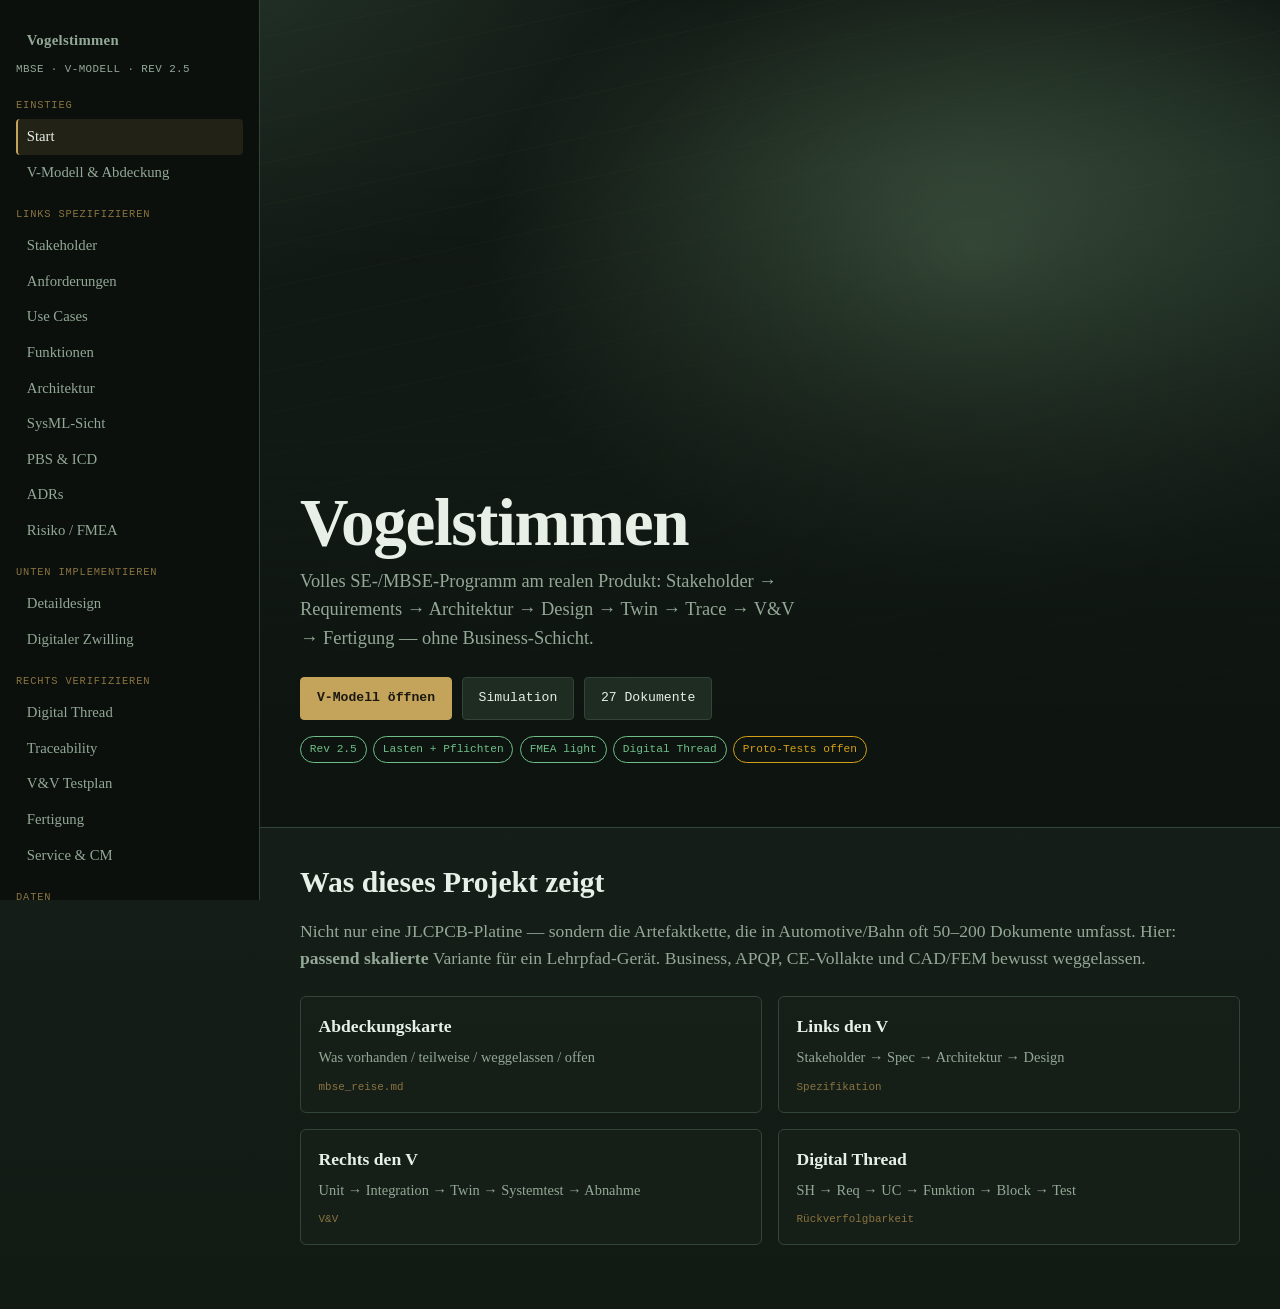
==== showcase/index.html @ e8a03802 "Publish Vogelstimmen MBSE showcase and refresh V3.0 fab package. Includes interactive presentation (" ====
<!DOCTYPE html>
<html lang="de">
<head>
  <meta charset="utf-8" />
  <meta name="viewport" content="width=device-width, initial-scale=1" />
  <meta http-equiv="Cache-Control" content="no-store" />
  <title>Vogelstimmen — MBSE / V-Modell Showcase</title>
  <link rel="stylesheet" href="assets/css/site.css" />
</head>
<body>
  <div class="shell">
    <nav class="nav" aria-label="Hauptnavigation">
      <a class="nav-brand" href="#/home">Vogelstimmen</a>
      <p class="nav-sub">MBSE · V-Modell · Rev 2.5</p>

      <div class="nav-sec">Einstieg</div>
      <a href="#/home" data-route="home">Start</a>
      <a href="#/vmodell" data-route="vmodell">V-Modell &amp; Abdeckung</a>

      <div class="nav-sec">Links spezifizieren</div>
      <a href="#/stakeholder" data-route="stakeholder">Stakeholder</a>
      <a href="#/requirements" data-route="requirements">Anforderungen</a>
      <a href="#/usecases" data-route="usecases">Use Cases</a>
      <a href="#/functions" data-route="functions">Funktionen</a>
      <a href="#/architektur" data-route="architektur">Architektur</a>
      <a href="#/sysml" data-route="sysml">SysML-Sicht</a>
      <a href="#/interfaces" data-route="interfaces">PBS &amp; ICD</a>
      <a href="#/entscheidungen" data-route="entscheidungen">ADRs</a>
      <a href="#/risiko" data-route="risiko">Risiko / FMEA</a>

      <div class="nav-sec">Unten implementieren</div>
      <a href="#/design" data-route="design">Detaildesign</a>
      <a href="#/twin" data-route="twin">Digitaler Zwilling</a>

      <div class="nav-sec">Rechts verifizieren</div>
      <a href="#/thread" data-route="thread">Digital Thread</a>
      <a href="#/trace" data-route="trace">Traceability</a>
      <a href="#/vv" data-route="vv">V&amp;V Testplan</a>
      <a href="#/fertigung" data-route="fertigung">Fertigung</a>
      <a href="#/service" data-route="service">Service &amp; CM</a>

      <div class="nav-sec">Daten</div>
      <a href="#/bibliothek" data-route="bibliothek">Dokumenten-Bibliothek</a>
    </nav>

    <main class="main">
      <!-- HOME -->
      <section id="page-home" class="page">
        <header class="hero">
          <div class="hero-inner">
            <h1>Vogelstimmen</h1>
            <p class="tagline">
              Volles SE-/MBSE-Programm am realen Produkt: Stakeholder → Requirements →
              Architektur → Design → Twin → Trace → V&amp;V → Fertigung — ohne Business-Schicht.
            </p>
            <div class="hero-cta">
              <a class="btn btn-primary" href="#/vmodell">V-Modell öffnen</a>
              <a class="btn" href="#/twin">Simulation</a>
              <a class="btn" href="#/bibliothek">27 Dokumente</a>
            </div>
            <div class="pill-row">
              <span class="pill on">Rev 2.5</span>
              <span class="pill on">Lasten + Pflichten</span>
              <span class="pill on">FMEA light</span>
              <span class="pill on">Digital Thread</span>
              <span class="pill warn">Proto-Tests offen</span>
            </div>
          </div>
        </header>
        <div class="content content-wide">
          <h2>Was dieses Projekt zeigt</h2>
          <p class="lead">
            Nicht nur eine JLCPCB-Platine — sondern die Artefaktkette, die in Automotive/Bahn
            oft 50–200 Dokumente umfasst. Hier: <strong>passend skalierte</strong> Variante
            für ein Lehrpfad-Gerät. Business, APQP, CE-Vollakte und CAD/FEM bewusst weggelassen.
          </p>
          <div class="grid-2">
            <a class="tile" href="#/vmodell"><h4>Abdeckungskarte</h4><p>Was vorhanden / teilweise / weggelassen / offen</p><div class="meta">mbse_reise.md</div></a>
            <a class="tile" href="#/stakeholder"><h4>Links den V</h4><p>Stakeholder → Spec → Architektur → Design</p><div class="meta">Spezifikation</div></a>
            <a class="tile" href="#/vv"><h4>Rechts den V</h4><p>Unit → Integration → Twin → Systemtest → Abnahme</p><div class="meta">V&amp;V</div></a>
            <a class="tile" href="#/thread"><h4>Digital Thread</h4><p>SH → Req → UC → Funktion → Block → Test</p><div class="meta">Rückverfolgbarkeit</div></a>
          </div>
        </div>
      </section>

      <!-- V-MODELL -->
      <section id="page-vmodell" class="page">
        <div class="content content-wide">
          <h2>V-Modell Gesamtübersicht</h2>
          <p class="lead">Links spezifizieren &amp; entwickeln · rechts verifizieren &amp; validieren. Klick öffnet die Station.</p>

          <div class="vmodel" aria-label="V-Modell">
            <div class="v-col left">
              <a class="v-node" href="#/stakeholder">Stakeholder / Needs<span class="st">HAVE</span><small>stakeholder.md</small></a>
              <a class="v-node" href="#/requirements">Lastenheft + Pflichtenheft<span class="st">HAVE</span><small>F/E/U/H/M · SYS-01…08</small></a>
              <a class="v-node" href="#/usecases">Use Cases &amp; Szenarien<span class="st">HAVE</span><small>UC-01…05</small></a>
              <a class="v-node" href="#/functions">Funktionsstruktur<span class="st">HAVE</span><small>SF-Baum</small></a>
              <a class="v-node" href="#/architektur">Systemarchitektur B1–B8<span class="st">HAVE</span><small>+ PBS / ICD</small></a>
              <a class="v-node" href="#/risiko">Risiko / Design-FMEA<span class="st">HAVE</span><small>light — kein HARA</small></a>
              <a class="v-node" href="#/design">Detaildesign KiCad<span class="st">HAVE</span><small>Implementierung PCB</small></a>
            </div>
            <div class="vmodel-mid" aria-hidden="true"></div>
            <div class="v-col right">
              <a class="v-node" href="#/vv">Abnahme / Validierung<span class="st open">OPEN</span><small>Betreiber — Proto</small></a>
              <a class="v-node" href="#/vv">Systemtest<span class="st open">OPEN</span><small>Idle, BUSY, R12, 5V</small></a>
              <a class="v-node" href="#/vv">Teilsystem / Twin<span class="st">HAVE</span><small>Sim + Review</small></a>
              <a class="v-node" href="#/vv">Integrationstest<span class="st">HAVE</span><small>F-01…F-05 pcbnew</small></a>
              <a class="v-node" href="#/vv">Unit / DRC·ERC·BOM<span class="st">HAVE</span><small>TC-U01…U03</small></a>
              <a class="v-node" href="#/fertigung">Fertigungspaket<span class="st">HAVE</span><small>Gerber · BOM · CPL</small></a>
              <a class="v-node" href="#/service">Service &amp; Baseline<span class="st">HAVE</span><small>IBN · CM light</small></a>
            </div>
          </div>

          <h3>Abdeckungsfilter</h3>
          <div class="cov-filters">
            <button type="button" data-cov-filter="all" class="active">Alle</button>
            <button type="button" data-cov-filter="have">Vorhanden</button>
            <button type="button" data-cov-filter="partial">Teilweise</button>
            <button type="button" data-cov-filter="skip">Weggelassen</button>
            <button type="button" data-cov-filter="open">Offen</button>
          </div>
          <table class="data">
            <thead><tr><th>Bereich</th><th>Status</th><th>Artefakt</th></tr></thead>
            <tbody>
              <tr data-cov="skip"><td>Business Case / Markt / ROI / MRD</td><td class="status-skip">weggelassen</td><td>—</td></tr>
              <tr data-cov="have"><td>Stakeholder</td><td class="status-have">vorhanden</td><td>stakeholder.md</td></tr>
              <tr data-cov="have"><td>Lastenheft + Pflichtenheft</td><td class="status-have">vorhanden</td><td>anforderungen · pflichtenheft</td></tr>
              <tr data-cov="have"><td>Use Cases / Funktionen / SysML</td><td class="status-have">vorhanden</td><td>use_cases · funktionsstruktur · mbse_sysml</td></tr>
              <tr data-cov="have"><td>Architektur · PBS · ICD · ADR</td><td class="status-have">vorhanden</td><td>systemarchitektur · pbs_icd · entscheidungen</td></tr>
              <tr data-cov="partial"><td>Risiko / FMEA (kein HARA/FTA)</td><td class="status-partial">teilweise</td><td>risiko_fmea.md</td></tr>
              <tr data-cov="skip"><td>Mechanik CAD / FEM</td><td class="status-skip">nicht Scope</td><td>Gehäuse Bestand</td></tr>
              <tr data-cov="have"><td>E/E Schaltplan / PCB / Twin</td><td class="status-have">vorhanden</td><td>KiCad · simulation/</td></tr>
              <tr data-cov="skip"><td>App-Software SRS/SDS</td><td class="status-skip">n/a</td><td>Modul-Firmware fremd</td></tr>
              <tr data-cov="partial"><td>V&amp;V (Plan fertig, Proto offen)</td><td class="status-partial">teilweise</td><td>vv_testplan.md</td></tr>
              <tr data-cov="skip"><td>APQP / PPAP / Six Sigma</td><td class="status-skip">weggelassen</td><td>—</td></tr>
              <tr data-cov="skip"><td>CE-Vollakte / ISO 26262</td><td class="status-skip">weggelassen</td><td>Hinweis in Service</td></tr>
              <tr data-cov="have"><td>Fertigung · Montage · Service · CM</td><td class="status-have">vorhanden</td><td>V2.5-final · montage · service · baseline</td></tr>
              <tr data-cov="open"><td>Feldmessung / Abnahme</td><td class="status-open">offen</td><td>TC-S* / TC-A*</td></tr>
            </tbody>
          </table>
          <a class="btn" href="#/bibliothek/mbse_reise">Vollständige Abdeckungskarte</a>
          <a class="btn btn-primary" href="#/stakeholder">Tour starten: Stakeholder →</a>
        </div>
      </section>

      <!-- STAKEHOLDER -->
      <section id="page-stakeholder" class="page">
        <div class="content">
          <h2>Stakeholder &amp; Needs</h2>
          <p class="lead">Wer braucht was — ohne Marketing/Investor. Rekonstruiert für den Showcase.</p>
          <table class="data">
            <thead><tr><th>ID</th><th>Rolle</th><th>Kern-Interesse</th></tr></thead>
            <tbody>
              <tr><td>SH-01</td><td>Besucher</td><td>Taste → Stimme, einfach</td></tr>
              <tr><td>SH-02</td><td>Betreiber</td><td>Zuverlässig, Batterie hält, Zähler</td></tr>
              <tr><td>SH-03</td><td>Wartung</td><td>USB-Audio, Tausch, Service</td></tr>
              <tr><td>SH-04</td><td>Entwicklung</td><td>Spec, Review, Trace, Fertigung</td></tr>
              <tr><td>SH-05</td><td>Fertigung</td><td>BOM/CPL/Gerber klar</td></tr>
              <tr><td>SH-06</td><td>Reviewer</td><td>Blocker vor Serie finden</td></tr>
            </tbody>
          </table>
          <p class="note">Need „Jahr ohne Batteriewechsel“ → E02/E03/Latch · Need „nicht nochmal Rev‑1“ → M01/M04/Review.</p>
          <a class="btn" href="#/bibliothek/stakeholder">stakeholder.md</a>
          <a class="btn btn-primary" href="#/requirements">Weiter: Anforderungen →</a>
        </div>
      </section>

      <!-- REQUIREMENTS -->
      <section id="page-requirements" class="page">
        <div class="content">
          <h2>Anforderungen</h2>
          <p class="lead">Lastenheft (Kunden-/Stakeholder-Sicht) + Pflichtenheft (SYS-Implementierung).</p>
          <h3>Lastenheft-Gruppen</h3>
          <table class="data">
            <thead><tr><th>Gruppe</th><th>Beispiele</th><th>Kern</th></tr></thead>
            <tbody>
              <tr><td><code>F01–F11</code></td><td>8 Taster, USB-Audio, Zähler, LEDs</td><td>Funktion</td></tr>
              <tr><td><code>E01–E06</code></td><td>Idle &lt;100 µA, Auto-Off, 12 V</td><td>Energie</td></tr>
              <tr><td><code>U01–U05</code></td><td>−10…+60 °C, feucht, wartungsarm</td><td>Umgebung</td></tr>
              <tr><td><code>H01–H07</code></td><td>Kübler, MPT, M3, VGS-Schutz</td><td>Hardware</td></tr>
              <tr><td><code>M01–M04</code></td><td>BOM-Gate, Spannungscheck, Review</td><td>Methode</td></tr>
            </tbody>
          </table>
          <h3>Pflichtenheft — Systemanforderungen (Auszug)</h3>
          <table class="data">
            <thead><tr><th>SYS</th><th>Aussage</th></tr></thead>
            <tbody>
              <tr><td>SYS-02</td><td>Idle: 12V_SW und 5V abgetrennt</td></tr>
              <tr><td>SYS-03</td><td>Kaltstart SET ohne 5 V (Q6)</td></tr>
              <tr><td>SYS-05</td><td>Modul-IOs sehen kein 12‑V‑OR (D15–D22)</td></tr>
              <tr><td>SYS-06</td><td>5 V im Kübler-Fenster (R5=0R)</td></tr>
            </tbody>
          </table>
          <a class="btn" href="#/bibliothek/anforderungen">Lastenheft</a>
          <a class="btn" href="#/bibliothek/pflichtenheft">Pflichtenheft</a>
          <a class="btn btn-primary" href="#/usecases">Weiter: Use Cases →</a>
        </div>
      </section>

      <!-- USE CASES -->
      <section id="page-usecases" class="page">
        <div class="content">
          <h2>Use Cases &amp; Szenarien</h2>
          <p class="lead">Verhalten aus Akteurssicht — Grundlage für Activity/State und Twin-Szenarien.</p>
          <table class="data">
            <thead><tr><th>UC</th><th>Name</th><th>Akteur</th></tr></thead>
            <tbody>
              <tr><td>UC-01</td><td>Vogelstimme starten</td><td>Besucher</td></tr>
              <tr><td>UC-02</td><td>Stimme während Play wechseln</td><td>Besucher</td></tr>
              <tr><td>UC-03</td><td>Nutzungszähler ablesen</td><td>Betreiber</td></tr>
              <tr><td>UC-04</td><td>Audiodateien aktualisieren</td><td>Wartung</td></tr>
              <tr><td>UC-05</td><td>Batterie warten</td><td>Wartung</td></tr>
            </tbody>
          </table>
          <div class="v-steps">
            <div class="v-step"><strong>UC-01 Happy Path</strong><p>Taste → SET → Buck/Boot → Track → BUSY Release → Idle</p></div>
            <div class="v-step"><strong>Constraint UC-04</strong><p>USB nur Latch AUS oder Modul abgezogen (F-09)</p></div>
          </div>
          <a class="btn" href="#/bibliothek/use_cases">use_cases.md</a>
          <a class="btn btn-primary" href="#/functions">Weiter: Funktionen →</a>
        </div>
      </section>

      <!-- FUNCTIONS -->
      <section id="page-functions" class="page">
        <div class="content">
          <h2>Funktionsstruktur</h2>
          <p class="lead">Blackbox: Energie rein · Taster-Events · Audio/LEDs/Zähler raus. Dann Funktionsbaum.</p>
          <pre class="mono" style="background:#0a100c;padding:1rem;border-radius:6px;border:1px solid var(--line);overflow:auto">Hauptfunktion: Vogelstimme auf Tastendruck wiedergeben
├─ SF-Energie   Latch, Buck, Idle-Trennung
├─ SF-Trigger   Taster → IO / BTN_OR / SET
├─ SF-Audio     Modul Mode0, BUSY, SPK
├─ SF-Feedback  LEDs 12V_LED
└─ SF-Nutzung   Kübler-Impuls</pre>
          <a class="btn" href="#/bibliothek/funktionsstruktur">funktionsstruktur.md</a>
          <a class="btn btn-primary" href="#/architektur">Weiter: Architektur →</a>
        </div>
      </section>

      <!-- ARCHITEKTUR -->
      <section id="page-architektur" class="page">
        <div class="content">
          <h2>Systemarchitektur</h2>
          <p class="lead">Logische Blöcke B1–B8 mit Trace zu Requirements — Logical → Physical im PBS.</p>
          <table class="data">
            <thead><tr><th>Block</th><th>Rolle</th><th>Req-Trace</th></tr></thead>
            <tbody>
              <tr><td>B1</td><td>Eingangsschutz</td><td>E01, H07</td></tr>
              <tr><td>B2</td><td>Hardware-Latch</td><td>E02, E04, E05</td></tr>
              <tr><td>B3</td><td>Buck 12→5 V</td><td>E01, E03</td></tr>
              <tr><td>B4</td><td>DY-SV17F Audio</td><td>F01–F09</td></tr>
              <tr><td>B5</td><td>Kübler-Zähler</td><td>F10, H01</td></tr>
              <tr><td>B6</td><td>Taster-Interface</td><td>F01, F02</td></tr>
              <tr><td>B7</td><td>Lautsprecher BTL</td><td>F05, F09</td></tr>
              <tr><td>B8</td><td>Taster-LEDs</td><td>F11</td></tr>
            </tbody>
          </table>
          <div class="v-steps">
            <div class="v-step"><strong>DOMÄNEN</strong><p>12V_PROT · 12V_SW · 5V · IOx vs IOx_M</p></div>
            <div class="v-step"><strong>ZUSTÄNDE</strong><p>Idle → SET → Boot → Play → Release → Idle</p></div>
          </div>
          <a class="btn" href="#/bibliothek/systemarchitektur">Architektur-Dokument</a>
          <a class="btn btn-primary" href="#/sysml">Weiter: SysML →</a>
        </div>
      </section>

      <!-- SYSML -->
      <section id="page-sysml" class="page">
        <div class="content">
          <h2>MBSE / SysML-Sicht</h2>
          <p class="lead">Kein Cameo — dokumentierte SysML-Äquivalente (Mermaid/Tabellen) mit denselben Diagrammrollen.</p>
          <table class="data">
            <thead><tr><th>Diagramm</th><th>Inhalt hier</th></tr></thead>
            <tbody>
              <tr><td>Requirement</td><td>Lasten/Pflichten + Traceability</td></tr>
              <tr><td>BDD</td><td>Blöcke B1–B8, Produktstruktur</td></tr>
              <tr><td>IBD</td><td>Schnittstellen, Spannungsdomänen</td></tr>
              <tr><td>Use Case</td><td>UC-01…05</td></tr>
              <tr><td>Activity / Sequence</td><td>UC-Abläufe, Twin-Phasen</td></tr>
              <tr><td>State Machine</td><td>Idle/Betrieb/Release</td></tr>
              <tr><td>Parametric</td><td>teilweise: Idle-µA, R12-Leistung (Twin/ANA)</td></tr>
            </tbody>
          </table>
          <a class="btn" href="#/bibliothek/mbse_sysml">mbse_sysml.md</a>
          <a class="btn btn-primary" href="#/interfaces">Weiter: PBS &amp; ICD →</a>
        </div>
      </section>

      <!-- PBS ICD -->
      <section id="page-interfaces" class="page">
        <div class="content">
          <h2>PBS &amp; Interface Control</h2>
          <p class="lead">Product Breakdown + ICD: elektrische, mechanische und Audio-Schnittstellen.</p>
          <pre class="mono" style="background:#0a100c;padding:1rem;border-radius:6px;border:1px solid var(--line);overflow:auto">System Vogelstimmen
├─ Elektronik PCB Rev 2.5
├─ Audio-Modul DY-SV17F
├─ Kübler-Zähler
├─ Bestand: Gehäuse / 8× Taster+LED / SPK / 12V-Batt
└─ Fertigungsdaten (Gerber, BOM, CPL)</pre>
          <p>ICD deckt u. a. J1–J6 (MPT), USB-Constraint, SPK BTL, Taster-GND, 12V_LED ab.</p>
          <a class="btn" href="#/bibliothek/pbs_icd">pbs_icd.md</a>
          <a class="btn btn-primary" href="#/entscheidungen">Weiter: ADRs →</a>
        </div>
      </section>

      <!-- ENTSCHEIDUNGEN -->
      <section id="page-entscheidungen" class="page">
        <div class="content">
          <h2>Designentscheidungen (ADR)</h2>
          <p class="lead">Kritische Wahlen versioniert begründet — Review-fähig.</p>
          <table class="data">
            <thead><tr><th>ID</th><th>Entscheidung</th><th>Treiber</th></tr></thead>
            <tbody>
              <tr><td><code>E-LATCH-01/02</code></td><td>HW-Latch + P-FET-Kaltstart</td><td>E02 Idle ≈0 µA</td></tr>
              <tr><td><code>E-RPP-01</code></td><td>R6 = 470 kΩ</td><td>~12 µA Idle</td></tr>
              <tr><td><code>E-VGS-01</code></td><td>Zener 6,2 V an P-FETs</td><td>SI2301 ±8 V</td></tr>
              <tr><td><code>E-CNT-01</code></td><td>Kübler @ 5 V-Rail</td><td>Spec −10/+20 %</td></tr>
              <tr><td><code>E-CONN-01</code></td><td>Phoenix MPT</td><td>Einzelleitungen</td></tr>
              <tr><td><code>E-RESPIN-01</code></td><td>F-01…F-05 Respin</td><td>Adversarial</td></tr>
            </tbody>
          </table>
          <a class="btn" href="#/bibliothek/entscheidungen">Alle ADRs</a>
          <a class="btn btn-primary" href="#/risiko">Weiter: Risiko →</a>
        </div>
      </section>

      <!-- RISIKO -->
      <section id="page-risiko" class="page">
        <div class="content">
          <h2>Risiko- &amp; Sicherheitsmanagement</h2>
          <p class="lead">Design-FMEA light. Kein HARA/HAZOP/FTA — nicht Automotive/Medizin.</p>
          <table class="data">
            <thead><tr><th>Thema</th><th>Maßnahme</th></tr></thead>
            <tbody>
              <tr><td>12 V auf Modul-IO</td><td>D15–D22 Serie (F-01)</td></tr>
              <tr><td>VOS / Kübler-Fenster</td><td>R5 = 0 Ω (F-02)</td></tr>
              <tr><td>BUSY Kill beim Boot</td><td>R13+C4 Blanking (F-03)</td></tr>
              <tr><td>R12 thermisch</td><td>Auflage A-02 Proto messen</td></tr>
              <tr><td>USB vs Board-5V</td><td>IBN-Regel + Service</td></tr>
            </tbody>
          </table>
          <a class="btn" href="#/bibliothek/risiko_fmea">risiko_fmea.md</a>
          <a class="btn btn-primary" href="#/design">Weiter: Detaildesign →</a>
        </div>
      </section>

      <!-- DESIGN -->
      <section id="page-design" class="page">
        <div class="content">
          <h2>Detaildesign &amp; Implementierung</h2>
          <p class="lead">E/E: Schaltplan → PCB → Fertigungsdaten. Mechanik/CAD bewusst Bestand.</p>
          <div class="v-steps">
            <div class="v-step"><strong>M01 BOM-GATE</strong><p>LCSC vor Layout (<code>bom_verfuegbarkeit.md</code>)</p></div>
            <div class="v-step"><strong>SCHALTPLAN</strong><p>B1–B8, VGS, Latch, Respin F-01…F-05</p></div>
            <div class="v-step"><strong>PCB REV 2.5</strong><p>2L 86,6×60,6 mm · 47 SMD · DRC/ERC 0</p></div>
            <div class="v-step"><strong>SW</strong><p>Keine App — nur Modul Mode 0 + Dateinamen</p></div>
          </div>
          <div class="grid-2">
            <a class="tile" href="#/bibliothek/schaltplan"><h4>Schaltplan-Doku</h4><p>Netze, Blöcke, BOM</p><div class="meta">docs/schaltplan.md</div></a>
            <a class="tile" href="#/bibliothek/kicad_anleitung"><h4>KiCad</h4><p>Projekt öffnen</p><div class="meta">kicad_anleitung.md</div></a>
          </div>
          <a class="btn btn-primary" href="#/twin">Weiter: Digitaler Zwilling →</a>
        </div>
      </section>

      <!-- TWIN -->
      <section id="page-twin" class="page">
        <div class="content content-wide">
          <h2>Digitaler Zwilling</h2>
          <p class="lead">Verhaltensmodell: Taster → Latch → Buck → Play → Ströme/Spannungen auf dem Layout.</p>
          <a class="btn" href="../simulation/index.html" target="_blank" rel="noopener">Simulation in neuem Tab</a>
          <a class="btn" href="#/bibliothek/digitaler_zwilling">Zwilling-Dokumentation</a>
          <div class="iframe-wrap" style="margin-top:1rem">
            <iframe id="sim-frame" title="Platinen-Simulation Rev 2.5"></iframe>
          </div>
          <p class="note" style="margin-top:1rem">Sim ≠ Proto-Oszi — prüft Logik/Idle/Phasen vor Kupferbestellung.</p>
          <a class="btn btn-primary" href="#/thread">Weiter: Digital Thread →</a>
        </div>
      </section>

      <!-- THREAD -->
      <section id="page-thread" class="page">
        <div class="content">
          <h2>Digital Thread</h2>
          <p class="lead">State-of-the-Art-Idee, dokumentenbasiert rückverfolgbar verknüpft — kein PLM-Tool.</p>
          <div class="thread">
            <strong>Stakeholder</strong> (SH-01…06)<br />
            ↓ Needs<br />
            <strong>Requirements</strong> (F/E/U/H/M + SYS)<br />
            ↓<br />
            <strong>Use Cases</strong> (UC-01…05)<br />
            ↓<br />
            <strong>Funktionen</strong> (SF-*)<br />
            ↓<br />
            <strong>Logische Architektur</strong> (B1–B8)<br />
            ↓<br />
            <strong>Physisch</strong> (PCB / Modul / BOM)<br />
            ↓<br />
            <strong>Tests</strong> (TC-U / I / T / S / A)<br />
            ↓<br />
            <strong>Nachweise / Freigabe</strong> (Review · Auflagen · Proto)
          </div>
          <a class="btn" href="#/bibliothek/digital_thread">digital_thread.md</a>
          <a class="btn btn-primary" href="#/trace">Weiter: Traceability →</a>
        </div>
      </section>

      <!-- TRACE -->
      <section id="page-trace" class="page">
        <div class="content">
          <h2>Traceability (RTM)</h2>
          <p class="lead">Jedes Element: Anforderung → Funktion → Komponente → Testfall → Ergebnis.</p>
          <pre class="mono" style="background:#0a100c;padding:1rem;border-radius:6px;border:1px solid var(--line);overflow:auto">F02 Taster→Stimme
  → SF-Trigger / SF-Audio
  → B4, B6 · U2 IOx_M · D15–D22
  → TC-T01 / V-FUN · Sim PASS
  → TC-S02 Proto OFFEN</pre>
          <table class="data">
            <thead><tr><th>Methode</th><th>Bedeutung</th></tr></thead>
            <tbody>
              <tr><td><code>V-FUN</code></td><td>Funktionaler Test</td></tr>
              <tr><td><code>V-MES</code></td><td>Messung</td></tr>
              <tr><td><code>V-ANA</code></td><td>Analyse</td></tr>
              <tr><td><code>V-INS</code></td><td>Inspektion</td></tr>
              <tr><td><code>V-REV</code></td><td>Review</td></tr>
              <tr><td><code>V-SIM</code></td><td>Simulation</td></tr>
            </tbody>
          </table>
          <a class="btn" href="#/bibliothek/traceability">Vollständige Matrix</a>
          <a class="btn btn-primary" href="#/vv">Weiter: V&amp;V →</a>
        </div>
      </section>

      <!-- V&V -->
      <section id="page-vv" class="page">
        <div class="content">
          <h2>Verifikation &amp; Validierung</h2>
          <p class="lead">Rechte Seite des V — ehrlich: Design-V weitgehend done, System/Abnahme Proto offen.</p>
          <table class="data">
            <thead><tr><th>Ebene</th><th>Status</th><th>Beispiele</th></tr></thead>
            <tbody>
              <tr><td>Unit</td><td class="status-have">PASS</td><td>DRC/ERC, BOM↔CPL</td></tr>
              <tr><td>Integration</td><td class="status-have">PASS</td><td>F-01…F-05 in PCB</td></tr>
              <tr><td>Teilsystem</td><td class="status-have">PASS</td><td>Twin UC-01, Review</td></tr>
              <tr><td>System</td><td class="status-open">OFFEN</td><td>Idle real, BUSY Oszi, R12</td></tr>
              <tr><td>Abnahme</td><td class="status-open">OFFEN</td><td>Betreiber am Lehrpfad</td></tr>
            </tbody>
          </table>
          <div class="pill-row">
            <span class="pill on">DRC 0</span>
            <span class="pill on">ERC 0</span>
            <span class="pill on">F-01…F-05</span>
            <span class="pill warn">FREIGABE MIT AUFLAGEN</span>
          </div>
          <a class="btn" href="#/bibliothek/vv_testplan">vv_testplan.md</a>
          <a class="btn" href="#/bibliothek/adversarial_v25">Adversarial Review</a>
          <a class="btn btn-primary" href="#/fertigung">Weiter: Fertigung →</a>
        </div>
      </section>

      <!-- FERTIGUNG -->
      <section id="page-fertigung" class="page">
        <div class="content">
          <h2>Fertigung &amp; Manufacturing Engineering</h2>
          <p class="lead">JLCPCB-Paket + Montage/IBN. Kein APQP/PPAP — Proto-Fertigung.</p>
          <table class="data">
            <thead><tr><th>Artefakt</th><th>Pfad</th></tr></thead>
            <tbody>
              <tr><td>Gerber-ZIP</td><td><code>hardware/V2.5-final/vogelstimmen_v2.5-Gerber.zip</code></td></tr>
              <tr><td>BOM / CPL</td><td><code>JLCPCB_BOM.csv</code> · <code>*-cpl.csv</code></td></tr>
              <tr><td>PDFs / KiCad</td><td>Schematic · PCB · Quellen</td></tr>
              <tr><td>Montage / IBN</td><td><code>docs/montage_ibn.md</code></td></tr>
            </tbody>
          </table>
          <h3>Auflagen vor Serie</h3>
          <ol>
            <li>Passives LCSC nachziehen (A-01)</li>
            <li>1–2 Proto messen: BUSY, R12, 5 V (A-02/A-03)</li>
            <li>USB nur Modul abgezogen / Latch aus (A-04)</li>
          </ol>
          <a class="btn" href="#/bibliothek/fertigung_readme">Fertigung README</a>
          <a class="btn" href="#/bibliothek/montage_ibn">Montage &amp; IBN</a>
          <a class="btn btn-primary" href="#/service">Weiter: Service &amp; CM →</a>
        </div>
      </section>

      <!-- SERVICE -->
      <section id="page-service" class="page">
        <div class="content">
          <h2>Service, Betrieb &amp; Konfiguration</h2>
          <p class="lead">Wartung, Audio-Update, Ersatz — plus Baseline/CM light.</p>
          <div class="v-steps">
            <div class="v-step"><strong>SERVICE</strong><p>Batterie, USB-Dateien, Zählerablesen, Modul-Tausch — <code>service_betrieb.md</code></p></div>
            <div class="v-step"><strong>BASELINE</strong><p>Rev 2.5 = Gerber+BOM+CPL+Docs Stand Freigabe — <code>konfiguration_baseline.md</code></p></div>
            <div class="v-step"><strong>COMPLIANCE</strong><p>Keine CE-Vollakte; intern/Lehrpfad — Annahme dokumentiert</p></div>
          </div>
          <a class="btn" href="#/bibliothek/service_betrieb">Service</a>
          <a class="btn" href="#/bibliothek/konfiguration_baseline">Baseline</a>
          <a class="btn btn-primary" href="#/bibliothek">Zur Dokumenten-Bibliothek →</a>
        </div>
      </section>

      <!-- BIBLIOTHEK -->
      <section id="page-bibliothek" class="page">
        <div class="content content-wide">
          <h2>Dokumenten-Bibliothek</h2>
          <p class="lead">Alle Kern-Artefakte offline gerendert — vom Abdeckungsblatt bis Fertigung.</p>
          <div class="md-toolbar">
            <label for="doc-select" class="mono" style="color:var(--muted)">Dokument</label>
            <select id="doc-select"></select>
            <span id="md-status" class="mono" style="color:var(--muted);font-size:0.7rem"></span>
          </div>
          <div id="md-out" class="md-view"><p>Dokument wählen …</p></div>
          <div class="footer-bar">
            Quelle: Projektordner auf diesem Stick · Server: START.bat · Kolping / interner Gebrauch
          </div>
        </div>
      </section>
    </main>
  </div>

  <script src="assets/js/marked.min.js"></script>
  <script src="assets/js/site.js"></script>
</body>
</html>
---- showcase/assets/css/site.css ----
:root {
  --bg0: #0e1410;
  --bg1: #162019;
  --bg2: #1e2c22;
  --ink: #e7efe6;
  --muted: #93a896;
  --line: #334438;
  --accent: #c4a35a;
  --accent-dim: #8a7340;
  --good: #6fbf8a;
  --warn: #d4a017;
  --hot: #c45c26;
  --panel: rgba(22, 32, 25, 0.88);
  --font-display: "Iowan Old Style", "Palatino Linotype", Palatino, Georgia, serif;
  --font-body: Georgia, "Times New Roman", serif;
  --font-mono: "Cascadia Code", Consolas, "Courier New", monospace;
}

* { box-sizing: border-box; }
html { scroll-behavior: smooth; }
body {
  margin: 0;
  min-height: 100vh;
  color: var(--ink);
  font-family: var(--font-body);
  font-size: 1.05rem;
  line-height: 1.55;
  background:
    radial-gradient(ellipse 90% 60% at 10% -10%, #2a3d30 0%, transparent 55%),
    radial-gradient(ellipse 70% 50% at 100% 20%, #1a2820 0%, transparent 50%),
    linear-gradient(180deg, var(--bg0), var(--bg1) 40%, #121a14);
}

a { color: var(--accent); text-underline-offset: 0.15em; }
a:hover { color: #e0c88a; }

/* —— Shell —— */
.shell {
  display: grid;
  grid-template-columns: 260px 1fr;
  min-height: 100vh;
}
@media (max-width: 900px) {
  .shell { grid-template-columns: 1fr; }
  .nav { position: sticky; top: 0; z-index: 20; max-height: none; }
  .nav-links { display: flex; flex-wrap: wrap; gap: 0.25rem; }
  .nav a { padding: 0.35rem 0.55rem; font-size: 0.78rem; }
}

.nav {
  border-right: 1px solid var(--line);
  background: color-mix(in srgb, var(--bg0) 80%, black);
  padding: 1.4rem 1rem 2rem;
  position: sticky;
  top: 0;
  height: 100vh;
  overflow: auto;
}
.nav-brand {
  font-family: var(--font-display);
  font-size: 1.35rem;
  font-weight: 700;
  letter-spacing: 0.02em;
  margin: 0 0 0.2rem;
  color: var(--ink);
  text-decoration: none;
  display: block;
}
.nav-sub {
  font-family: var(--font-mono);
  font-size: 0.68rem;
  color: var(--muted);
  margin: 0 0 1.2rem;
  letter-spacing: 0.04em;
  text-transform: uppercase;
}
.nav-sec {
  font-family: var(--font-mono);
  font-size: 0.65rem;
  color: var(--accent-dim);
  margin: 1rem 0 0.35rem;
  letter-spacing: 0.08em;
  text-transform: uppercase;
}
.nav a {
  display: block;
  color: var(--muted);
  text-decoration: none;
  padding: 0.4rem 0.55rem;
  border-radius: 4px;
  font-size: 0.92rem;
  border-left: 2px solid transparent;
}
.nav a:hover { color: var(--ink); background: var(--bg2); }
.nav a.active {
  color: var(--ink);
  border-left-color: var(--accent);
  background: color-mix(in srgb, var(--accent) 12%, transparent);
}

.main { padding: 0; min-width: 0; }
.page { display: none; animation: fadeIn 0.45s ease; }
.page.active { display: block; }
@keyframes fadeIn {
  from { opacity: 0; transform: translateY(8px); }
  to { opacity: 1; transform: none; }
}

/* —— Hero —— */
.hero {
  min-height: 92vh;
  display: flex;
  flex-direction: column;
  justify-content: flex-end;
  padding: 2.5rem 2.5rem 3rem;
  position: relative;
  overflow: hidden;
  border-bottom: 1px solid var(--line);
}
.hero::before {
  content: "";
  position: absolute;
  inset: 0;
  background:
    linear-gradient(180deg, transparent 20%, var(--bg0) 92%),
    radial-gradient(ellipse 80% 70% at 70% 30%, #3a4f3c 0%, transparent 60%),
    repeating-linear-gradient(
      -12deg,
      transparent,
      transparent 40px,
      rgba(196, 163, 90, 0.03) 40px,
      rgba(196, 163, 90, 0.03) 41px
    );
  pointer-events: none;
}
.hero-inner { position: relative; z-index: 1; max-width: 40rem; }
.hero h1 {
  font-family: var(--font-display);
  font-size: clamp(2.6rem, 6vw, 4.2rem);
  font-weight: 700;
  margin: 0 0 0.5rem;
  letter-spacing: -0.02em;
  line-height: 1.05;
}
.hero .tagline {
  font-size: 1.15rem;
  color: var(--muted);
  margin: 0 0 1.5rem;
  max-width: 32rem;
}
.hero-cta { display: flex; flex-wrap: wrap; gap: 0.6rem; }
.btn {
  font-family: var(--font-mono);
  font-size: 0.82rem;
  border: 1px solid var(--line);
  background: var(--bg2);
  color: var(--ink);
  padding: 0.65rem 1rem;
  border-radius: 4px;
  cursor: pointer;
  text-decoration: none;
  display: inline-block;
}
.btn:hover { border-color: var(--accent); color: var(--accent); }
.btn-primary {
  background: var(--accent);
  color: #1a1810;
  border-color: var(--accent);
  font-weight: 600;
}
.btn-primary:hover { background: #d4b56e; color: #1a1810; }

/* —— Content —— */
.content {
  padding: 2rem 2.5rem 4rem;
  max-width: 920px;
}
.content-wide { max-width: 1100px; }
h2 {
  font-family: var(--font-display);
  font-size: 1.85rem;
  margin: 0 0 0.75rem;
  font-weight: 700;
}
h3 {
  font-family: var(--font-display);
  font-size: 1.25rem;
  margin: 1.6rem 0 0.5rem;
  color: var(--accent);
}
.lead { color: var(--muted); font-size: 1.1rem; margin: 0 0 1.5rem; }
.section { margin-bottom: 2.5rem; }

.v-steps {
  display: grid;
  gap: 0;
  margin: 1.5rem 0;
  border-left: 2px solid var(--line);
  padding-left: 0;
}
.v-step {
  position: relative;
  padding: 0.85rem 0 0.85rem 1.4rem;
  border-bottom: 1px solid color-mix(in srgb, var(--line) 60%, transparent);
}
.v-step::before {
  content: "";
  position: absolute;
  left: -0.4rem;
  top: 1.15rem;
  width: 0.65rem;
  height: 0.65rem;
  border-radius: 50%;
  background: var(--accent);
  box-shadow: 0 0 0 3px var(--bg1);
}
.v-step strong {
  font-family: var(--font-mono);
  font-size: 0.78rem;
  color: var(--accent);
  display: block;
  margin-bottom: 0.2rem;
  letter-spacing: 0.04em;
}
.v-step p { margin: 0; color: var(--muted); font-size: 0.95rem; }

.grid-2 {
  display: grid;
  grid-template-columns: 1fr 1fr;
  gap: 1rem;
}
@media (max-width: 700px) { .grid-2 { grid-template-columns: 1fr; } }

.tile {
  border: 1px solid var(--line);
  border-radius: 6px;
  padding: 1rem 1.1rem;
  background: var(--panel);
  text-decoration: none;
  color: inherit;
  display: block;
  transition: border-color 0.15s, transform 0.15s;
}
.tile:hover {
  border-color: var(--accent);
  transform: translateY(-2px);
  color: inherit;
}
.tile h4 {
  font-family: var(--font-display);
  margin: 0 0 0.35rem;
  font-size: 1.1rem;
}
.tile p { margin: 0; color: var(--muted); font-size: 0.9rem; }
.tile .meta {
  font-family: var(--font-mono);
  font-size: 0.68rem;
  color: var(--accent-dim);
  margin-top: 0.65rem;
}

.pill-row { display: flex; flex-wrap: wrap; gap: 0.4rem; margin: 1rem 0; }
.pill {
  font-family: var(--font-mono);
  font-size: 0.7rem;
  padding: 0.25rem 0.55rem;
  border: 1px solid var(--line);
  border-radius: 999px;
  color: var(--muted);
}
.pill.on { border-color: var(--good); color: var(--good); }
.pill.warn { border-color: var(--warn); color: var(--warn); }

table.data {
  width: 100%;
  border-collapse: collapse;
  font-size: 0.88rem;
  margin: 1rem 0;
}
table.data th, table.data td {
  border-bottom: 1px solid var(--line);
  padding: 0.45rem 0.5rem;
  text-align: left;
  vertical-align: top;
}
table.data th {
  font-family: var(--font-mono);
  font-size: 0.72rem;
  color: var(--muted);
  font-weight: 600;
}
table.data code, .mono {
  font-family: var(--font-mono);
  font-size: 0.82em;
}

.md-view {
  border: 1px solid var(--line);
  border-radius: 6px;
  padding: 1.25rem 1.4rem;
  background: var(--panel);
  overflow-x: auto;
}
.md-view h1 { font-family: var(--font-display); font-size: 1.6rem; }
.md-view h2 { font-size: 1.3rem; margin-top: 1.4rem; }
.md-view h3 { font-size: 1.1rem; }
.md-view table { width: 100%; border-collapse: collapse; font-size: 0.85rem; }
.md-view th, .md-view td {
  border: 1px solid var(--line);
  padding: 0.35rem 0.45rem;
}
.md-view pre {
  background: #0a100c;
  padding: 0.8rem;
  overflow-x: auto;
  border-radius: 4px;
  font-family: var(--font-mono);
  font-size: 0.8rem;
}
.md-view code { font-family: var(--font-mono); font-size: 0.85em; }
.md-toolbar {
  display: flex;
  flex-wrap: wrap;
  gap: 0.5rem;
  align-items: center;
  margin-bottom: 0.8rem;
}
.md-toolbar select, .md-toolbar input {
  font-family: var(--font-mono);
  font-size: 0.78rem;
  background: var(--bg2);
  color: var(--ink);
  border: 1px solid var(--line);
  padding: 0.4rem 0.5rem;
  border-radius: 4px;
  max-width: 100%;
}

.iframe-wrap {
  border: 1px solid var(--line);
  border-radius: 6px;
  overflow: hidden;
  background: #111;
  min-height: 70vh;
}
.iframe-wrap iframe {
  width: 100%;
  height: 75vh;
  border: 0;
  display: block;
}
.note {
  font-size: 0.88rem;
  color: var(--muted);
  border-left: 3px solid var(--accent-dim);
  padding: 0.4rem 0 0.4rem 0.85rem;
  margin: 1rem 0;
}

.footer-bar {
  margin-top: 3rem;
  padding-top: 1rem;
  border-top: 1px solid var(--line);
  font-family: var(--font-mono);
  font-size: 0.72rem;
  color: var(--muted);
}

/* V-Modell */
.vmodel {
  display: grid;
  grid-template-columns: 1fr auto 1fr;
  gap: 0.75rem 1.25rem;
  margin: 1.5rem 0 2rem;
  align-items: stretch;
}
@media (max-width: 800px) {
  .vmodel { grid-template-columns: 1fr; }
  .vmodel-mid { display: none; }
}
.v-col { display: flex; flex-direction: column; gap: 0.45rem; }
.v-col.right .v-node { border-color: color-mix(in srgb, var(--good) 50%, var(--line)); }
.v-node {
  display: block;
  text-decoration: none;
  color: inherit;
  border: 1px solid var(--line);
  background: var(--panel);
  padding: 0.55rem 0.75rem;
  border-radius: 4px;
  font-size: 0.9rem;
  transition: border-color 0.15s, transform 0.15s;
}
.v-node:hover { border-color: var(--accent); transform: translateX(3px); color: inherit; }
.v-node small {
  display: block;
  font-family: var(--font-mono);
  font-size: 0.65rem;
  color: var(--muted);
  margin-top: 0.2rem;
}
.v-node .st {
  font-family: var(--font-mono);
  font-size: 0.65rem;
  float: right;
  color: var(--good);
}
.v-node .st.open { color: var(--warn); }
.v-node .st.skip { color: var(--muted); }
.vmodel-mid {
  width: 2px;
  background: linear-gradient(180deg, var(--accent), var(--good));
  margin: 0.5rem auto;
  border-radius: 2px;
  min-height: 100%;
}
.cov-filters { display: flex; flex-wrap: wrap; gap: 0.4rem; margin: 0.8rem 0 1rem; }
.cov-filters button {
  font-family: var(--font-mono);
  font-size: 0.72rem;
  border: 1px solid var(--line);
  background: var(--bg2);
  color: var(--muted);
  padding: 0.35rem 0.6rem;
  border-radius: 4px;
  cursor: pointer;
}
.cov-filters button.active, .cov-filters button:hover {
  border-color: var(--accent);
  color: var(--ink);
}
.status-have { color: var(--good); }
.status-partial { color: var(--warn); }
.status-skip { color: var(--muted); }
.status-open { color: var(--hot); }
.thread {
  font-family: var(--font-mono);
  font-size: 0.78rem;
  line-height: 1.7;
  border-left: 2px solid var(--accent-dim);
  padding-left: 1rem;
  margin: 1rem 0;
  color: var(--muted);
}
.thread strong { color: var(--ink); }
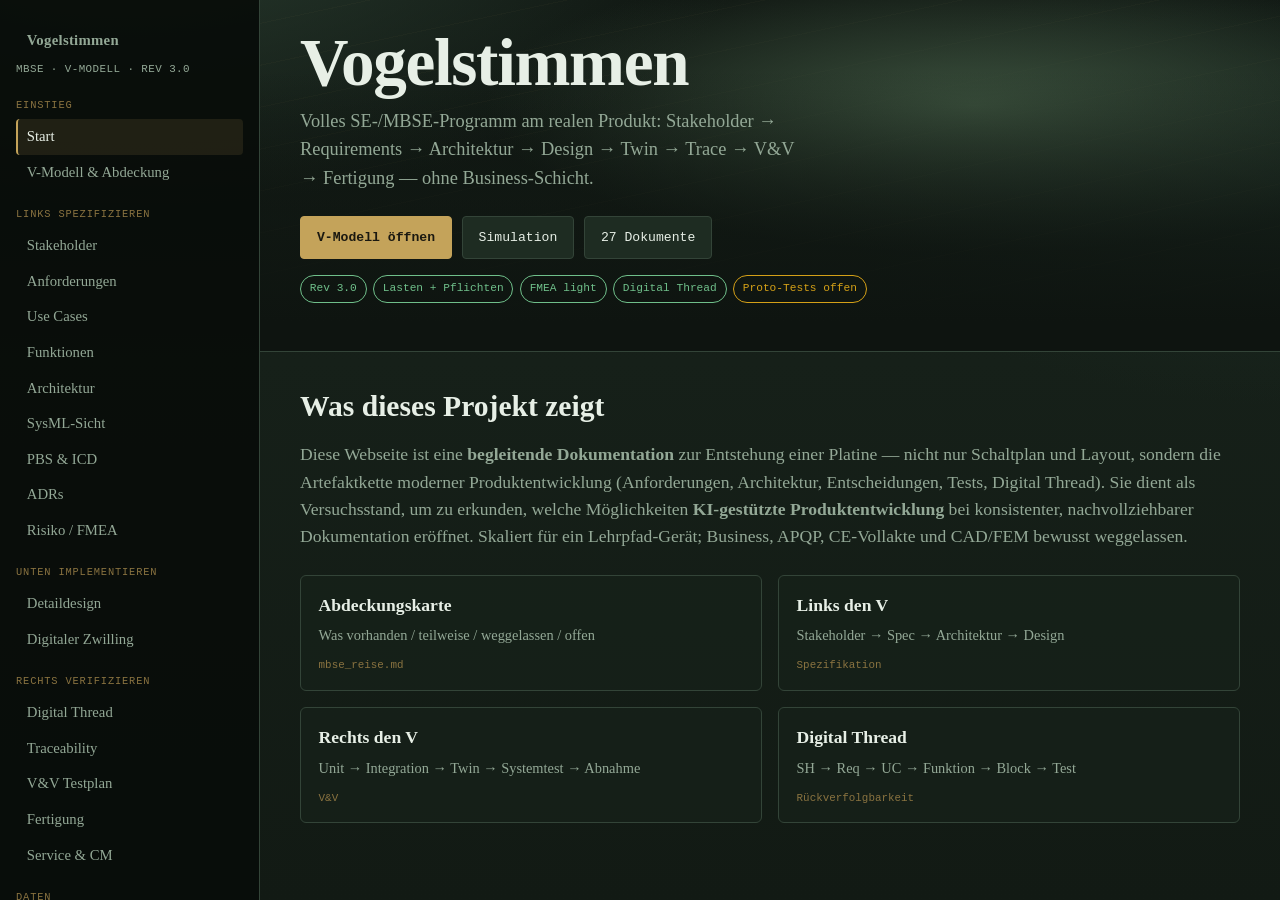
==== commit 95165869: "Compact mobile home + Rev 3.0 docs" ====
--- a/showcase/index.html
+++ b/showcase/index.html
@@ -2,17 +2,27 @@
 <html lang="de">
 <head>
   <meta charset="utf-8" />
-  <meta name="viewport" content="width=device-width, initial-scale=1" />
+  <meta name="viewport" content="width=device-width, initial-scale=1, viewport-fit=cover" />
+  <meta name="theme-color" content="#0e1410" />
   <meta http-equiv="Cache-Control" content="no-store" />
   <title>Vogelstimmen — MBSE / V-Modell Showcase</title>
   <link rel="stylesheet" href="assets/css/site.css" />
+  <style>
+    /* Sofort sichtbar, auch bevor JS läuft (wichtig für Mobile) */
+    #page-home.page { display: block; }
+  </style>
 </head>
 <body>
   <div class="shell">
     <nav class="nav" aria-label="Hauptnavigation">
-      <a class="nav-brand" href="#/home">Vogelstimmen</a>
-      <p class="nav-sub">MBSE · V-Modell · Rev 2.5</p>
-
+      <div class="nav-top">
+        <div>
+          <a class="nav-brand" href="#/home">Vogelstimmen</a>
+          <p class="nav-sub">MBSE · V-Modell · Rev 3.0</p>
+        </div>
+        <button type="button" class="nav-toggle" id="nav-toggle" aria-expanded="false" aria-controls="nav-body">Menü</button>
+      </div>
+      <div class="nav-body" id="nav-body">
       <div class="nav-sec">Einstieg</div>
       <a href="#/home" data-route="home">Start</a>
       <a href="#/vmodell" data-route="vmodell">V-Modell &amp; Abdeckung</a>
@@ -41,11 +51,12 @@
 
       <div class="nav-sec">Daten</div>
       <a href="#/bibliothek" data-route="bibliothek">Dokumenten-Bibliothek</a>
+      </div>
     </nav>
 
     <main class="main">
       <!-- HOME -->
-      <section id="page-home" class="page">
+      <section id="page-home" class="page active">
         <header class="hero">
           <div class="hero-inner">
             <h1>Vogelstimmen</h1>
@@ -59,7 +70,7 @@
               <a class="btn" href="#/bibliothek">27 Dokumente</a>
             </div>
             <div class="pill-row">
-              <span class="pill on">Rev 2.5</span>
+              <span class="pill on">Rev 3.0</span>
               <span class="pill on">Lasten + Pflichten</span>
               <span class="pill on">FMEA light</span>
               <span class="pill on">Digital Thread</span>
@@ -70,9 +81,13 @@
         <div class="content content-wide">
           <h2>Was dieses Projekt zeigt</h2>
           <p class="lead">
-            Nicht nur eine JLCPCB-Platine — sondern die Artefaktkette, die in Automotive/Bahn
-            oft 50–200 Dokumente umfasst. Hier: <strong>passend skalierte</strong> Variante
-            für ein Lehrpfad-Gerät. Business, APQP, CE-Vollakte und CAD/FEM bewusst weggelassen.
+            Diese Webseite ist eine <strong>begleitende Dokumentation</strong> zur Entstehung einer
+            Platine — nicht nur Schaltplan und Layout, sondern die Artefaktkette moderner
+            Produktentwicklung (Anforderungen, Architektur, Entscheidungen, Tests, Digital Thread).
+            Sie dient als Versuchsstand, um zu erkunden, welche Möglichkeiten
+            <strong>KI-gestützte Produktentwicklung</strong> bei konsistenter, nachvollziehbarer
+            Dokumentation eröffnet. Skaliert für ein Lehrpfad-Gerät; Business, APQP, CE-Vollakte
+            und CAD/FEM bewusst weggelassen.
           </p>
           <div class="grid-2">
             <a class="tile" href="#/vmodell"><h4>Abdeckungskarte</h4><p>Was vorhanden / teilweise / weggelassen / offen</p><div class="meta">mbse_reise.md</div></a>
@@ -134,7 +149,7 @@
               <tr data-cov="partial"><td>V&amp;V (Plan fertig, Proto offen)</td><td class="status-partial">teilweise</td><td>vv_testplan.md</td></tr>
               <tr data-cov="skip"><td>APQP / PPAP / Six Sigma</td><td class="status-skip">weggelassen</td><td>—</td></tr>
               <tr data-cov="skip"><td>CE-Vollakte / ISO 26262</td><td class="status-skip">weggelassen</td><td>Hinweis in Service</td></tr>
-              <tr data-cov="have"><td>Fertigung · Montage · Service · CM</td><td class="status-have">vorhanden</td><td>V2.5-final · montage · service · baseline</td></tr>
+              <tr data-cov="have"><td>Fertigung · Montage · Service · CM</td><td class="status-have">vorhanden</td><td>V3.0 · montage · service · baseline</td></tr>
               <tr data-cov="open"><td>Feldmessung / Abnahme</td><td class="status-open">offen</td><td>TC-S* / TC-A*</td></tr>
             </tbody>
           </table>
@@ -177,7 +192,7 @@
               <tr><td><code>F01–F11</code></td><td>8 Taster, USB-Audio, Zähler, LEDs</td><td>Funktion</td></tr>
               <tr><td><code>E01–E06</code></td><td>Idle &lt;100 µA, Auto-Off, 12 V</td><td>Energie</td></tr>
               <tr><td><code>U01–U05</code></td><td>−10…+60 °C, feucht, wartungsarm</td><td>Umgebung</td></tr>
-              <tr><td><code>H01–H07</code></td><td>Kübler, MPT, M3, VGS-Schutz</td><td>Hardware</td></tr>
+              <tr><td><code>H01–H07</code></td><td>Hengstler, MPT, M3, VGS-Schutz</td><td>Hardware</td></tr>
               <tr><td><code>M01–M04</code></td><td>BOM-Gate, Spannungscheck, Review</td><td>Methode</td></tr>
             </tbody>
           </table>
@@ -188,7 +203,7 @@
               <tr><td>SYS-02</td><td>Idle: 12V_SW und 5V abgetrennt</td></tr>
               <tr><td>SYS-03</td><td>Kaltstart SET ohne 5 V (Q6)</td></tr>
               <tr><td>SYS-05</td><td>Modul-IOs sehen kein 12‑V‑OR (D15–D22)</td></tr>
-              <tr><td>SYS-06</td><td>5 V im Kübler-Fenster (R5=0R)</td></tr>
+              <tr><td>SYS-06</td><td>5 V-Rail fest (R5=0R) · Zähler an 12V_SW</td></tr>
             </tbody>
           </table>
           <a class="btn" href="#/bibliothek/anforderungen">Lastenheft</a>
@@ -231,7 +246,7 @@
 ├─ SF-Trigger   Taster → IO / BTN_OR / SET
 ├─ SF-Audio     Modul Mode0, BUSY, SPK
 ├─ SF-Feedback  LEDs 12V_LED
-└─ SF-Nutzung   Kübler-Impuls</pre>
+└─ SF-Nutzung   Hengstler-Impuls (One-Shot)</pre>
           <a class="btn" href="#/bibliothek/funktionsstruktur">funktionsstruktur.md</a>
           <a class="btn btn-primary" href="#/architektur">Weiter: Architektur →</a>
         </div>
@@ -249,7 +264,7 @@
               <tr><td>B2</td><td>Hardware-Latch</td><td>E02, E04, E05</td></tr>
               <tr><td>B3</td><td>Buck 12→5 V</td><td>E01, E03</td></tr>
               <tr><td>B4</td><td>DY-SV17F Audio</td><td>F01–F09</td></tr>
-              <tr><td>B5</td><td>Kübler-Zähler</td><td>F10, H01</td></tr>
+              <tr><td>B5</td><td>Hengstler-Zähler + One-Shot</td><td>F10, H01</td></tr>
               <tr><td>B6</td><td>Taster-Interface</td><td>F01, F02</td></tr>
               <tr><td>B7</td><td>Lautsprecher BTL</td><td>F05, F09</td></tr>
               <tr><td>B8</td><td>Taster-LEDs</td><td>F11</td></tr>
@@ -292,9 +307,9 @@
           <h2>PBS &amp; Interface Control</h2>
           <p class="lead">Product Breakdown + ICD: elektrische, mechanische und Audio-Schnittstellen.</p>
           <pre class="mono" style="background:#0a100c;padding:1rem;border-radius:6px;border:1px solid var(--line);overflow:auto">System Vogelstimmen
-├─ Elektronik PCB Rev 2.5
+├─ Elektronik PCB Rev 3.0
 ├─ Audio-Modul DY-SV17F
-├─ Kübler-Zähler
+├─ Hengstler 0.635.128 + One-Shot
 ├─ Bestand: Gehäuse / 8× Taster+LED / SPK / 12V-Batt
 └─ Fertigungsdaten (Gerber, BOM, CPL)</pre>
           <p>ICD deckt u. a. J1–J6 (MPT), USB-Constraint, SPK BTL, Taster-GND, 12V_LED ab.</p>
@@ -311,15 +326,19 @@
           <table class="data">
             <thead><tr><th>ID</th><th>Entscheidung</th><th>Treiber</th></tr></thead>
             <tbody>
+              <tr><td><code>E-AUDIO-01…04</code></td><td>DY-SV17F, Mode 0, CON2=V33, Sockel+USB Werkstatt</td><td>F06, E06, F-09</td></tr>
               <tr><td><code>E-LATCH-01/02</code></td><td>HW-Latch + P-FET-Kaltstart</td><td>E02 Idle ≈0 µA</td></tr>
               <tr><td><code>E-RPP-01</code></td><td>R6 = 470 kΩ</td><td>~12 µA Idle</td></tr>
               <tr><td><code>E-VGS-01</code></td><td>Zener 6,2 V an P-FETs</td><td>SI2301 ±8 V</td></tr>
-              <tr><td><code>E-CNT-01</code></td><td>Kübler @ 5 V-Rail</td><td>Spec −10/+20 %</td></tr>
+              <tr><td><code>E-BUCK-01</code></td><td>TPS62163, 5 V nur U2</td><td>E01, E-CNT-04</td></tr>
+              <tr><td><code>E-UVLO-01</code></td><td>Kein UVLO-IC / kein EN-Teiler</td><td>Rev-1 SGM809</td></tr>
+              <tr><td><code>E-CNT-03/04</code></td><td>Hengstler 12 V + One-Shot</td><td>Session = 1 Count</td></tr>
               <tr><td><code>E-CONN-01</code></td><td>Phoenix MPT</td><td>Einzelleitungen</td></tr>
               <tr><td><code>E-RESPIN-01</code></td><td>F-01…F-05 Respin</td><td>Adversarial</td></tr>
             </tbody>
           </table>
-          <a class="btn" href="#/bibliothek/entscheidungen">Alle ADRs</a>
+          <a class="btn" href="#/bibliothek/entscheidungen">ADRs (Historie)</a>
+          <a class="btn" href="#/bibliothek/entscheidungen_v30">ADRs Rev 3.0</a>
           <a class="btn btn-primary" href="#/risiko">Weiter: Risiko →</a>
         </div>
       </section>
@@ -333,7 +352,7 @@
             <thead><tr><th>Thema</th><th>Maßnahme</th></tr></thead>
             <tbody>
               <tr><td>12 V auf Modul-IO</td><td>D15–D22 Serie (F-01)</td></tr>
-              <tr><td>VOS / Kübler-Fenster</td><td>R5 = 0 Ω (F-02)</td></tr>
+              <tr><td>VOS / 5 V-Fenster</td><td>R5 = 0 Ω (F-02)</td></tr>
               <tr><td>BUSY Kill beim Boot</td><td>R13+C4 Blanking (F-03)</td></tr>
               <tr><td>R12 thermisch</td><td>Auflage A-02 Proto messen</td></tr>
               <tr><td>USB vs Board-5V</td><td>IBN-Regel + Service</td></tr>
@@ -352,7 +371,7 @@
           <div class="v-steps">
             <div class="v-step"><strong>M01 BOM-GATE</strong><p>LCSC vor Layout (<code>bom_verfuegbarkeit.md</code>)</p></div>
             <div class="v-step"><strong>SCHALTPLAN</strong><p>B1–B8, VGS, Latch, Respin F-01…F-05</p></div>
-            <div class="v-step"><strong>PCB REV 2.5</strong><p>2L 86,6×60,6 mm · 47 SMD · DRC/ERC 0</p></div>
+            <div class="v-step"><strong>PCB REV 3.0</strong><p>2L · 52 SMT · 0603 · Hengstler One-Shot · DRC 0</p></div>
             <div class="v-step"><strong>SW</strong><p>Keine App — nur Modul Mode 0 + Dateinamen</p></div>
           </div>
           <div class="grid-2">
@@ -368,12 +387,13 @@
         <div class="content content-wide">
           <h2>Digitaler Zwilling</h2>
           <p class="lead">Verhaltensmodell: Taster → Latch → Buck → Play → Ströme/Spannungen auf dem Layout.</p>
-          <a class="btn" href="../simulation/index.html" target="_blank" rel="noopener">Simulation in neuem Tab</a>
+          <a class="btn btn-primary" href="../simulation/index.html" target="_blank" rel="noopener">Simulation in neuem Tab</a>
+          <a class="btn" href="../sim-app/index.html" target="_blank" rel="noopener">Mobile-Version (iOS/Android)</a>
           <a class="btn" href="#/bibliothek/digitaler_zwilling">Zwilling-Dokumentation</a>
           <div class="iframe-wrap" style="margin-top:1rem">
-            <iframe id="sim-frame" title="Platinen-Simulation Rev 2.5"></iframe>
-          </div>
-          <p class="note" style="margin-top:1rem">Sim ≠ Proto-Oszi — prüft Logik/Idle/Phasen vor Kupferbestellung.</p>
+            <iframe id="sim-frame" title="Platinen-Simulation Rev 3.0"></iframe>
+          </div>
+          <p class="note" style="margin-top:1rem">Sim ≠ Proto-Oszi — prüft Logik/Idle/Phasen vor Kupferbestellung. Auf dem Handy optional die Mobile-Version im Vollbild-Tab.</p>
           <a class="btn btn-primary" href="#/thread">Weiter: Digital Thread →</a>
         </div>
       </section>
@@ -453,7 +473,7 @@
             <span class="pill warn">FREIGABE MIT AUFLAGEN</span>
           </div>
           <a class="btn" href="#/bibliothek/vv_testplan">vv_testplan.md</a>
-          <a class="btn" href="#/bibliothek/adversarial_v25">Adversarial Review</a>
+          <a class="btn" href="#/bibliothek/entscheidungen_v30">ADRs Rev 3.0</a>
           <a class="btn btn-primary" href="#/fertigung">Weiter: Fertigung →</a>
         </div>
       </section>
@@ -466,7 +486,7 @@
           <table class="data">
             <thead><tr><th>Artefakt</th><th>Pfad</th></tr></thead>
             <tbody>
-              <tr><td>Gerber-ZIP</td><td><code>hardware/V2.5-final/vogelstimmen_v2.5-Gerber.zip</code></td></tr>
+              <tr><td>Gerber-ZIP</td><td><code>hardware/V3.0/vogelstimmen_v3.0-Gerber.zip</code></td></tr>
               <tr><td>BOM / CPL</td><td><code>JLCPCB_BOM.csv</code> · <code>*-cpl.csv</code></td></tr>
               <tr><td>PDFs / KiCad</td><td>Schematic · PCB · Quellen</td></tr>
               <tr><td>Montage / IBN</td><td><code>docs/montage_ibn.md</code></td></tr>
@@ -491,7 +511,7 @@
           <p class="lead">Wartung, Audio-Update, Ersatz — plus Baseline/CM light.</p>
           <div class="v-steps">
             <div class="v-step"><strong>SERVICE</strong><p>Batterie, USB-Dateien, Zählerablesen, Modul-Tausch — <code>service_betrieb.md</code></p></div>
-            <div class="v-step"><strong>BASELINE</strong><p>Rev 2.5 = Gerber+BOM+CPL+Docs Stand Freigabe — <code>konfiguration_baseline.md</code></p></div>
+            <div class="v-step"><strong>BASELINE</strong><p>Rev 3.0 = Gerber+BOM+CPL+Docs Stand Freigabe — <code>konfiguration_baseline.md</code></p></div>
             <div class="v-step"><strong>COMPLIANCE</strong><p>Keine CE-Vollakte; intern/Lehrpfad — Annahme dokumentiert</p></div>
           </div>
           <a class="btn" href="#/bibliothek/service_betrieb">Service</a>
--- a/showcase/assets/css/site.css
+++ b/showcase/assets/css/site.css
@@ -40,21 +40,28 @@
   grid-template-columns: 260px 1fr;
   min-height: 100vh;
 }
-@media (max-width: 900px) {
-  .shell { grid-template-columns: 1fr; }
-  .nav { position: sticky; top: 0; z-index: 20; max-height: none; }
-  .nav-links { display: flex; flex-wrap: wrap; gap: 0.25rem; }
-  .nav a { padding: 0.35rem 0.55rem; font-size: 0.78rem; }
-}
 
 .nav {
   border-right: 1px solid var(--line);
   background: color-mix(in srgb, var(--bg0) 80%, black);
+  background: rgba(8, 12, 9, 0.92);
   padding: 1.4rem 1rem 2rem;
   position: sticky;
   top: 0;
   height: 100vh;
   overflow: auto;
+}
+.nav-top { margin-bottom: 0.2rem; }
+.nav-toggle {
+  display: none;
+  font-family: var(--font-mono);
+  font-size: 0.78rem;
+  border: 1px solid var(--line);
+  background: var(--bg2);
+  color: var(--ink);
+  padding: 0.4rem 0.7rem;
+  border-radius: 4px;
+  cursor: pointer;
 }
 .nav-brand {
   font-family: var(--font-display);
@@ -108,11 +115,11 @@
 
 /* —— Hero —— */
 .hero {
-  min-height: 92vh;
+  min-height: 0;
   display: flex;
   flex-direction: column;
-  justify-content: flex-end;
-  padding: 2.5rem 2.5rem 3rem;
+  justify-content: flex-start;
+  padding: 1.75rem 2.5rem 2rem;
   position: relative;
   overflow: hidden;
   border-bottom: 1px solid var(--line);
@@ -443,3 +450,45 @@
   color: var(--muted);
 }
 .thread strong { color: var(--ink); }
+
+/* —— Mobile (must come last) —— */
+@media (max-width: 900px) {
+  .shell { grid-template-columns: 1fr; }
+  .nav {
+    position: sticky;
+    top: 0;
+    z-index: 20;
+    height: auto !important;
+    max-height: none;
+    overflow: visible;
+    border-right: none;
+    border-bottom: 1px solid var(--line);
+    padding: 0.55rem 0.85rem 0.65rem;
+  }
+  .nav-top {
+    display: flex;
+    align-items: center;
+    justify-content: space-between;
+    gap: 0.75rem;
+  }
+  .nav-sub { margin-bottom: 0; }
+  .nav-toggle { display: inline-block; flex-shrink: 0; }
+  .nav:not(.open) .nav-body { display: none; }
+  .nav.open .nav-body {
+    display: block;
+    margin-top: 0.6rem;
+    max-height: 55vh;
+    overflow: auto;
+    -webkit-overflow-scrolling: touch;
+  }
+  .nav a { padding: 0.5rem 0.55rem; font-size: 0.88rem; }
+  .hero {
+    min-height: 0;
+    padding: 1.1rem 1.1rem 1.35rem;
+  }
+  .hero h1 { font-size: clamp(2rem, 10vw, 3rem); }
+  .content, .content-wide {
+    padding: 1.25rem 1.1rem 2.5rem;
+  }
+  .main { padding-bottom: env(safe-area-inset-bottom, 1rem); }
+}
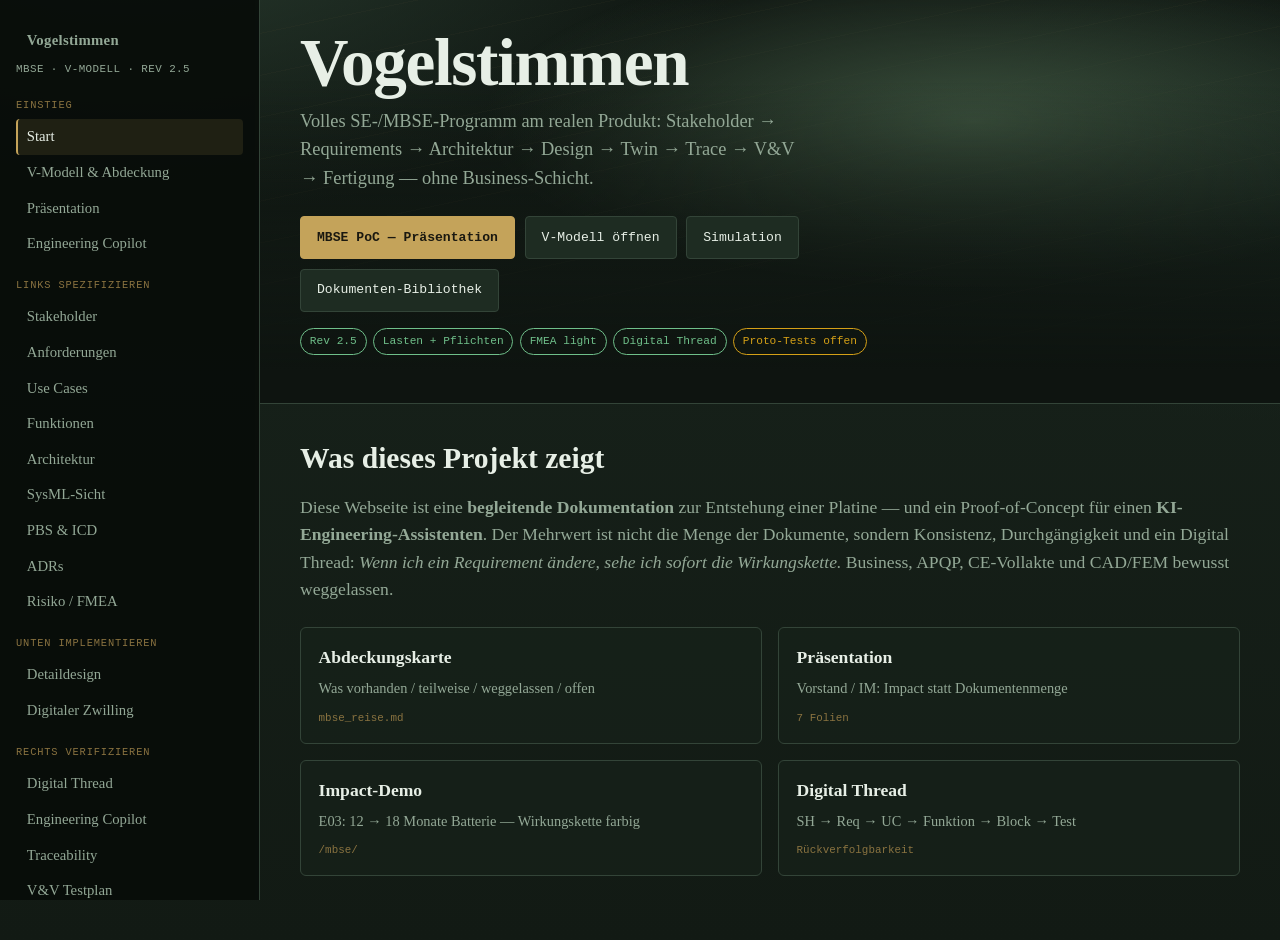
==== commit f02de39b: "Add MBSE Engineering Copilot: impact graph, audit, export, pitch Introduce a model-backed PoC under " ====
--- a/showcase/index.html
+++ b/showcase/index.html
@@ -2,30 +2,22 @@
 <html lang="de">
 <head>
   <meta charset="utf-8" />
-  <meta name="viewport" content="width=device-width, initial-scale=1, viewport-fit=cover" />
-  <meta name="theme-color" content="#0e1410" />
+  <meta name="viewport" content="width=device-width, initial-scale=1" />
   <meta http-equiv="Cache-Control" content="no-store" />
   <title>Vogelstimmen — MBSE / V-Modell Showcase</title>
   <link rel="stylesheet" href="assets/css/site.css" />
-  <style>
-    /* Sofort sichtbar, auch bevor JS läuft (wichtig für Mobile) */
-    #page-home.page { display: block; }
-  </style>
 </head>
 <body>
   <div class="shell">
     <nav class="nav" aria-label="Hauptnavigation">
-      <div class="nav-top">
-        <div>
-          <a class="nav-brand" href="#/home">Vogelstimmen</a>
-          <p class="nav-sub">MBSE · V-Modell · Rev 3.0</p>
-        </div>
-        <button type="button" class="nav-toggle" id="nav-toggle" aria-expanded="false" aria-controls="nav-body">Menü</button>
-      </div>
-      <div class="nav-body" id="nav-body">
+      <a class="nav-brand" href="#/home">Vogelstimmen</a>
+      <p class="nav-sub">MBSE · V-Modell · Rev 2.5</p>
+
       <div class="nav-sec">Einstieg</div>
       <a href="#/home" data-route="home">Start</a>
       <a href="#/vmodell" data-route="vmodell">V-Modell &amp; Abdeckung</a>
+      <a href="#/pitch" data-route="pitch">Präsentation</a>
+      <a href="#/copilot" data-route="copilot">Engineering Copilot</a>
 
       <div class="nav-sec">Links spezifizieren</div>
       <a href="#/stakeholder" data-route="stakeholder">Stakeholder</a>
@@ -44,6 +36,7 @@
 
       <div class="nav-sec">Rechts verifizieren</div>
       <a href="#/thread" data-route="thread">Digital Thread</a>
+      <a href="#/copilot" data-route="copilot">Engineering Copilot</a>
       <a href="#/trace" data-route="trace">Traceability</a>
       <a href="#/vv" data-route="vv">V&amp;V Testplan</a>
       <a href="#/fertigung" data-route="fertigung">Fertigung</a>
@@ -51,12 +44,11 @@
 
       <div class="nav-sec">Daten</div>
       <a href="#/bibliothek" data-route="bibliothek">Dokumenten-Bibliothek</a>
-      </div>
     </nav>
 
     <main class="main">
       <!-- HOME -->
-      <section id="page-home" class="page active">
+      <section id="page-home" class="page">
         <header class="hero">
           <div class="hero-inner">
             <h1>Vogelstimmen</h1>
@@ -65,12 +57,13 @@
               Architektur → Design → Twin → Trace → V&amp;V → Fertigung — ohne Business-Schicht.
             </p>
             <div class="hero-cta">
-              <a class="btn btn-primary" href="#/vmodell">V-Modell öffnen</a>
+              <a class="btn btn-primary" href="#/pitch">MBSE PoC — Präsentation</a>
+              <a class="btn" href="#/vmodell">V-Modell öffnen</a>
               <a class="btn" href="#/twin">Simulation</a>
-              <a class="btn" href="#/bibliothek">27 Dokumente</a>
+              <a class="btn" href="#/bibliothek">Dokumenten-Bibliothek</a>
             </div>
             <div class="pill-row">
-              <span class="pill on">Rev 3.0</span>
+              <span class="pill on">Rev 2.5</span>
               <span class="pill on">Lasten + Pflichten</span>
               <span class="pill on">FMEA light</span>
               <span class="pill on">Digital Thread</span>
@@ -82,19 +75,55 @@
           <h2>Was dieses Projekt zeigt</h2>
           <p class="lead">
             Diese Webseite ist eine <strong>begleitende Dokumentation</strong> zur Entstehung einer
-            Platine — nicht nur Schaltplan und Layout, sondern die Artefaktkette moderner
-            Produktentwicklung (Anforderungen, Architektur, Entscheidungen, Tests, Digital Thread).
-            Sie dient als Versuchsstand, um zu erkunden, welche Möglichkeiten
-            <strong>KI-gestützte Produktentwicklung</strong> bei konsistenter, nachvollziehbarer
-            Dokumentation eröffnet. Skaliert für ein Lehrpfad-Gerät; Business, APQP, CE-Vollakte
-            und CAD/FEM bewusst weggelassen.
+            Platine — und ein Proof-of-Concept für einen <strong>KI-Engineering-Assistenten</strong>.
+            Der Mehrwert ist nicht die Menge der Dokumente, sondern Konsistenz, Durchgängigkeit
+            und ein Digital Thread: <em>Wenn ich ein Requirement ändere, sehe ich sofort die Wirkungskette.</em>
+            Business, APQP, CE-Vollakte und CAD/FEM bewusst weggelassen.
           </p>
           <div class="grid-2">
             <a class="tile" href="#/vmodell"><h4>Abdeckungskarte</h4><p>Was vorhanden / teilweise / weggelassen / offen</p><div class="meta">mbse_reise.md</div></a>
-            <a class="tile" href="#/stakeholder"><h4>Links den V</h4><p>Stakeholder → Spec → Architektur → Design</p><div class="meta">Spezifikation</div></a>
-            <a class="tile" href="#/vv"><h4>Rechts den V</h4><p>Unit → Integration → Twin → Systemtest → Abnahme</p><div class="meta">V&amp;V</div></a>
+            <a class="tile" href="#/pitch"><h4>Präsentation</h4><p>Vorstand / IM: Impact statt Dokumentenmenge</p><div class="meta">7 Folien</div></a>
+            <a class="tile" href="../mbse/index.html?demo=e03"><h4>Impact-Demo</h4><p>E03: 12 → 18 Monate Batterie — Wirkungskette farbig</p><div class="meta">/mbse/</div></a>
             <a class="tile" href="#/thread"><h4>Digital Thread</h4><p>SH → Req → UC → Funktion → Block → Test</p><div class="meta">Rückverfolgbarkeit</div></a>
           </div>
+        </div>
+      </section>
+
+      <!-- PITCH -->
+      <section id="page-pitch" class="page">
+        <div class="content content-wide">
+          <h2>Präsentation — Engineering Copilot</h2>
+          <p class="lead">Der Mehrwert ist nicht die Menge der Dokumente, sondern Konsistenz, Durchgängigkeit und ein Digital Thread — erstmals wirtschaftlich, weil bei richtiger Tool-Unterstützung kaum Mehraufwand entsteht.</p>
+          <a class="btn btn-primary" href="../mbse/presentation.html" target="_blank" rel="noopener">Vollbild (Beamer)</a>
+          <a class="btn" href="../mbse/index.html?demo=e03" target="_blank" rel="noopener">Live-Demo E03</a>
+          <a class="btn" href="#/bibliothek/mbse_pitch_krones">Sprechertext Krones</a>
+          <div class="iframe-wrap" style="margin-top:1rem;min-height:70vh">
+            <iframe id="pitch-frame" title="MBSE Präsentation" style="min-height:70vh;width:100%;border:0;background:#101610"></iframe>
+          </div>
+        </div>
+      </section>
+
+      <!-- COPILOT -->
+      <section id="page-copilot" class="page">
+        <div class="content content-wide">
+          <h2>Engineering Copilot</h2>
+          <p class="lead">
+            Proof-of-Concept: intern ein Modell, außen Impact-Analyse. Der Aha-Effekt ist nicht
+            „hier steht ein Requirement“, sondern „wenn ich es ändere, sehe ich sofort Architektur,
+            Funktionen, Tests, Risiken und Dokumente“. Vogelstimmen ist der exemplarische Rahmen —
+            klein, vollständig, übertragbar.
+          </p>
+          <div class="grid-2">
+            <div class="tile"><h4>Traceability Coverage</h4><p data-mbse-kpi="coverage">—</p><div class="meta">Requirements mit Downstream</div></div>
+            <div class="tile"><h4>Verwaiste Elemente</h4><p data-mbse-kpi="orphans">—</p><div class="meta">Ziel 0 — Lücken sichtbar</div></div>
+            <div class="tile"><h4>Knoten im Graph</h4><p data-mbse-kpi="nodes">—</p><div class="meta">vs. Dokumente als Metrik</div></div>
+            <div class="tile"><h4>Dokument-Knoten</h4><p data-mbse-kpi="docs">—</p><div class="meta">Menge vs. Verknüpfung</div></div>
+          </div>
+          <p style="margin-top:1rem">
+            <a class="btn btn-primary" href="#/pitch">Präsentation starten</a>
+            <a class="btn" href="../mbse/index.html">Impact-Analyse öffnen</a>
+            <a class="btn" href="../mbse/index.html?demo=e03">What-if E03 (12→18 Monate)</a>
+          </p>
         </div>
       </section>
 
@@ -149,7 +178,7 @@
               <tr data-cov="partial"><td>V&amp;V (Plan fertig, Proto offen)</td><td class="status-partial">teilweise</td><td>vv_testplan.md</td></tr>
               <tr data-cov="skip"><td>APQP / PPAP / Six Sigma</td><td class="status-skip">weggelassen</td><td>—</td></tr>
               <tr data-cov="skip"><td>CE-Vollakte / ISO 26262</td><td class="status-skip">weggelassen</td><td>Hinweis in Service</td></tr>
-              <tr data-cov="have"><td>Fertigung · Montage · Service · CM</td><td class="status-have">vorhanden</td><td>V3.0 · montage · service · baseline</td></tr>
+              <tr data-cov="have"><td>Fertigung · Montage · Service · CM</td><td class="status-have">vorhanden</td><td>V2.5-final · montage · service · baseline</td></tr>
               <tr data-cov="open"><td>Feldmessung / Abnahme</td><td class="status-open">offen</td><td>TC-S* / TC-A*</td></tr>
             </tbody>
           </table>
@@ -192,7 +221,7 @@
               <tr><td><code>F01–F11</code></td><td>8 Taster, USB-Audio, Zähler, LEDs</td><td>Funktion</td></tr>
               <tr><td><code>E01–E06</code></td><td>Idle &lt;100 µA, Auto-Off, 12 V</td><td>Energie</td></tr>
               <tr><td><code>U01–U05</code></td><td>−10…+60 °C, feucht, wartungsarm</td><td>Umgebung</td></tr>
-              <tr><td><code>H01–H07</code></td><td>Hengstler, MPT, M3, VGS-Schutz</td><td>Hardware</td></tr>
+              <tr><td><code>H01–H07</code></td><td>Kübler, MPT, M3, VGS-Schutz</td><td>Hardware</td></tr>
               <tr><td><code>M01–M04</code></td><td>BOM-Gate, Spannungscheck, Review</td><td>Methode</td></tr>
             </tbody>
           </table>
@@ -203,7 +232,7 @@
               <tr><td>SYS-02</td><td>Idle: 12V_SW und 5V abgetrennt</td></tr>
               <tr><td>SYS-03</td><td>Kaltstart SET ohne 5 V (Q6)</td></tr>
               <tr><td>SYS-05</td><td>Modul-IOs sehen kein 12‑V‑OR (D15–D22)</td></tr>
-              <tr><td>SYS-06</td><td>5 V-Rail fest (R5=0R) · Zähler an 12V_SW</td></tr>
+              <tr><td>SYS-06</td><td>5 V im Kübler-Fenster (R5=0R)</td></tr>
             </tbody>
           </table>
           <a class="btn" href="#/bibliothek/anforderungen">Lastenheft</a>
@@ -246,7 +275,7 @@
 ├─ SF-Trigger   Taster → IO / BTN_OR / SET
 ├─ SF-Audio     Modul Mode0, BUSY, SPK
 ├─ SF-Feedback  LEDs 12V_LED
-└─ SF-Nutzung   Hengstler-Impuls (One-Shot)</pre>
+└─ SF-Nutzung   Kübler-Impuls</pre>
           <a class="btn" href="#/bibliothek/funktionsstruktur">funktionsstruktur.md</a>
           <a class="btn btn-primary" href="#/architektur">Weiter: Architektur →</a>
         </div>
@@ -264,7 +293,7 @@
               <tr><td>B2</td><td>Hardware-Latch</td><td>E02, E04, E05</td></tr>
               <tr><td>B3</td><td>Buck 12→5 V</td><td>E01, E03</td></tr>
               <tr><td>B4</td><td>DY-SV17F Audio</td><td>F01–F09</td></tr>
-              <tr><td>B5</td><td>Hengstler-Zähler + One-Shot</td><td>F10, H01</td></tr>
+              <tr><td>B5</td><td>Kübler-Zähler</td><td>F10, H01</td></tr>
               <tr><td>B6</td><td>Taster-Interface</td><td>F01, F02</td></tr>
               <tr><td>B7</td><td>Lautsprecher BTL</td><td>F05, F09</td></tr>
               <tr><td>B8</td><td>Taster-LEDs</td><td>F11</td></tr>
@@ -307,9 +336,9 @@
           <h2>PBS &amp; Interface Control</h2>
           <p class="lead">Product Breakdown + ICD: elektrische, mechanische und Audio-Schnittstellen.</p>
           <pre class="mono" style="background:#0a100c;padding:1rem;border-radius:6px;border:1px solid var(--line);overflow:auto">System Vogelstimmen
-├─ Elektronik PCB Rev 3.0
+├─ Elektronik PCB Rev 2.5
 ├─ Audio-Modul DY-SV17F
-├─ Hengstler 0.635.128 + One-Shot
+├─ Kübler-Zähler
 ├─ Bestand: Gehäuse / 8× Taster+LED / SPK / 12V-Batt
 └─ Fertigungsdaten (Gerber, BOM, CPL)</pre>
           <p>ICD deckt u. a. J1–J6 (MPT), USB-Constraint, SPK BTL, Taster-GND, 12V_LED ab.</p>
@@ -326,19 +355,15 @@
           <table class="data">
             <thead><tr><th>ID</th><th>Entscheidung</th><th>Treiber</th></tr></thead>
             <tbody>
-              <tr><td><code>E-AUDIO-01…04</code></td><td>DY-SV17F, Mode 0, CON2=V33, Sockel+USB Werkstatt</td><td>F06, E06, F-09</td></tr>
               <tr><td><code>E-LATCH-01/02</code></td><td>HW-Latch + P-FET-Kaltstart</td><td>E02 Idle ≈0 µA</td></tr>
               <tr><td><code>E-RPP-01</code></td><td>R6 = 470 kΩ</td><td>~12 µA Idle</td></tr>
               <tr><td><code>E-VGS-01</code></td><td>Zener 6,2 V an P-FETs</td><td>SI2301 ±8 V</td></tr>
-              <tr><td><code>E-BUCK-01</code></td><td>TPS62163, 5 V nur U2</td><td>E01, E-CNT-04</td></tr>
-              <tr><td><code>E-UVLO-01</code></td><td>Kein UVLO-IC / kein EN-Teiler</td><td>Rev-1 SGM809</td></tr>
-              <tr><td><code>E-CNT-03/04</code></td><td>Hengstler 12 V + One-Shot</td><td>Session = 1 Count</td></tr>
+              <tr><td><code>E-CNT-01</code></td><td>Kübler @ 5 V-Rail</td><td>Spec −10/+20 %</td></tr>
               <tr><td><code>E-CONN-01</code></td><td>Phoenix MPT</td><td>Einzelleitungen</td></tr>
               <tr><td><code>E-RESPIN-01</code></td><td>F-01…F-05 Respin</td><td>Adversarial</td></tr>
             </tbody>
           </table>
-          <a class="btn" href="#/bibliothek/entscheidungen">ADRs (Historie)</a>
-          <a class="btn" href="#/bibliothek/entscheidungen_v30">ADRs Rev 3.0</a>
+          <a class="btn" href="#/bibliothek/entscheidungen">Alle ADRs</a>
           <a class="btn btn-primary" href="#/risiko">Weiter: Risiko →</a>
         </div>
       </section>
@@ -352,7 +377,7 @@
             <thead><tr><th>Thema</th><th>Maßnahme</th></tr></thead>
             <tbody>
               <tr><td>12 V auf Modul-IO</td><td>D15–D22 Serie (F-01)</td></tr>
-              <tr><td>VOS / 5 V-Fenster</td><td>R5 = 0 Ω (F-02)</td></tr>
+              <tr><td>VOS / Kübler-Fenster</td><td>R5 = 0 Ω (F-02)</td></tr>
               <tr><td>BUSY Kill beim Boot</td><td>R13+C4 Blanking (F-03)</td></tr>
               <tr><td>R12 thermisch</td><td>Auflage A-02 Proto messen</td></tr>
               <tr><td>USB vs Board-5V</td><td>IBN-Regel + Service</td></tr>
@@ -371,7 +396,7 @@
           <div class="v-steps">
             <div class="v-step"><strong>M01 BOM-GATE</strong><p>LCSC vor Layout (<code>bom_verfuegbarkeit.md</code>)</p></div>
             <div class="v-step"><strong>SCHALTPLAN</strong><p>B1–B8, VGS, Latch, Respin F-01…F-05</p></div>
-            <div class="v-step"><strong>PCB REV 3.0</strong><p>2L · 52 SMT · 0603 · Hengstler One-Shot · DRC 0</p></div>
+            <div class="v-step"><strong>PCB REV 2.5</strong><p>2L 86,6×60,6 mm · 47 SMD · DRC/ERC 0</p></div>
             <div class="v-step"><strong>SW</strong><p>Keine App — nur Modul Mode 0 + Dateinamen</p></div>
           </div>
           <div class="grid-2">
@@ -387,13 +412,12 @@
         <div class="content content-wide">
           <h2>Digitaler Zwilling</h2>
           <p class="lead">Verhaltensmodell: Taster → Latch → Buck → Play → Ströme/Spannungen auf dem Layout.</p>
-          <a class="btn btn-primary" href="../simulation/index.html" target="_blank" rel="noopener">Simulation in neuem Tab</a>
-          <a class="btn" href="../sim-app/index.html" target="_blank" rel="noopener">Mobile-Version (iOS/Android)</a>
+          <a class="btn" href="../simulation/index.html" target="_blank" rel="noopener">Simulation in neuem Tab</a>
           <a class="btn" href="#/bibliothek/digitaler_zwilling">Zwilling-Dokumentation</a>
           <div class="iframe-wrap" style="margin-top:1rem">
-            <iframe id="sim-frame" title="Platinen-Simulation Rev 3.0"></iframe>
-          </div>
-          <p class="note" style="margin-top:1rem">Sim ≠ Proto-Oszi — prüft Logik/Idle/Phasen vor Kupferbestellung. Auf dem Handy optional die Mobile-Version im Vollbild-Tab.</p>
+            <iframe id="sim-frame" title="Platinen-Simulation Rev 2.5"></iframe>
+          </div>
+          <p class="note" style="margin-top:1rem">Sim ≠ Proto-Oszi — prüft Logik/Idle/Phasen vor Kupferbestellung.</p>
           <a class="btn btn-primary" href="#/thread">Weiter: Digital Thread →</a>
         </div>
       </section>
@@ -473,7 +497,7 @@
             <span class="pill warn">FREIGABE MIT AUFLAGEN</span>
           </div>
           <a class="btn" href="#/bibliothek/vv_testplan">vv_testplan.md</a>
-          <a class="btn" href="#/bibliothek/entscheidungen_v30">ADRs Rev 3.0</a>
+          <a class="btn" href="#/bibliothek/adversarial_v25">Adversarial Review</a>
           <a class="btn btn-primary" href="#/fertigung">Weiter: Fertigung →</a>
         </div>
       </section>
@@ -486,7 +510,7 @@
           <table class="data">
             <thead><tr><th>Artefakt</th><th>Pfad</th></tr></thead>
             <tbody>
-              <tr><td>Gerber-ZIP</td><td><code>hardware/V3.0/vogelstimmen_v3.0-Gerber.zip</code></td></tr>
+              <tr><td>Gerber-ZIP</td><td><code>hardware/V2.5-final/vogelstimmen_v2.5-Gerber.zip</code></td></tr>
               <tr><td>BOM / CPL</td><td><code>JLCPCB_BOM.csv</code> · <code>*-cpl.csv</code></td></tr>
               <tr><td>PDFs / KiCad</td><td>Schematic · PCB · Quellen</td></tr>
               <tr><td>Montage / IBN</td><td><code>docs/montage_ibn.md</code></td></tr>
@@ -511,7 +535,7 @@
           <p class="lead">Wartung, Audio-Update, Ersatz — plus Baseline/CM light.</p>
           <div class="v-steps">
             <div class="v-step"><strong>SERVICE</strong><p>Batterie, USB-Dateien, Zählerablesen, Modul-Tausch — <code>service_betrieb.md</code></p></div>
-            <div class="v-step"><strong>BASELINE</strong><p>Rev 3.0 = Gerber+BOM+CPL+Docs Stand Freigabe — <code>konfiguration_baseline.md</code></p></div>
+            <div class="v-step"><strong>BASELINE</strong><p>Rev 2.5 = Gerber+BOM+CPL+Docs Stand Freigabe — <code>konfiguration_baseline.md</code></p></div>
             <div class="v-step"><strong>COMPLIANCE</strong><p>Keine CE-Vollakte; intern/Lehrpfad — Annahme dokumentiert</p></div>
           </div>
           <a class="btn" href="#/bibliothek/service_betrieb">Service</a>
